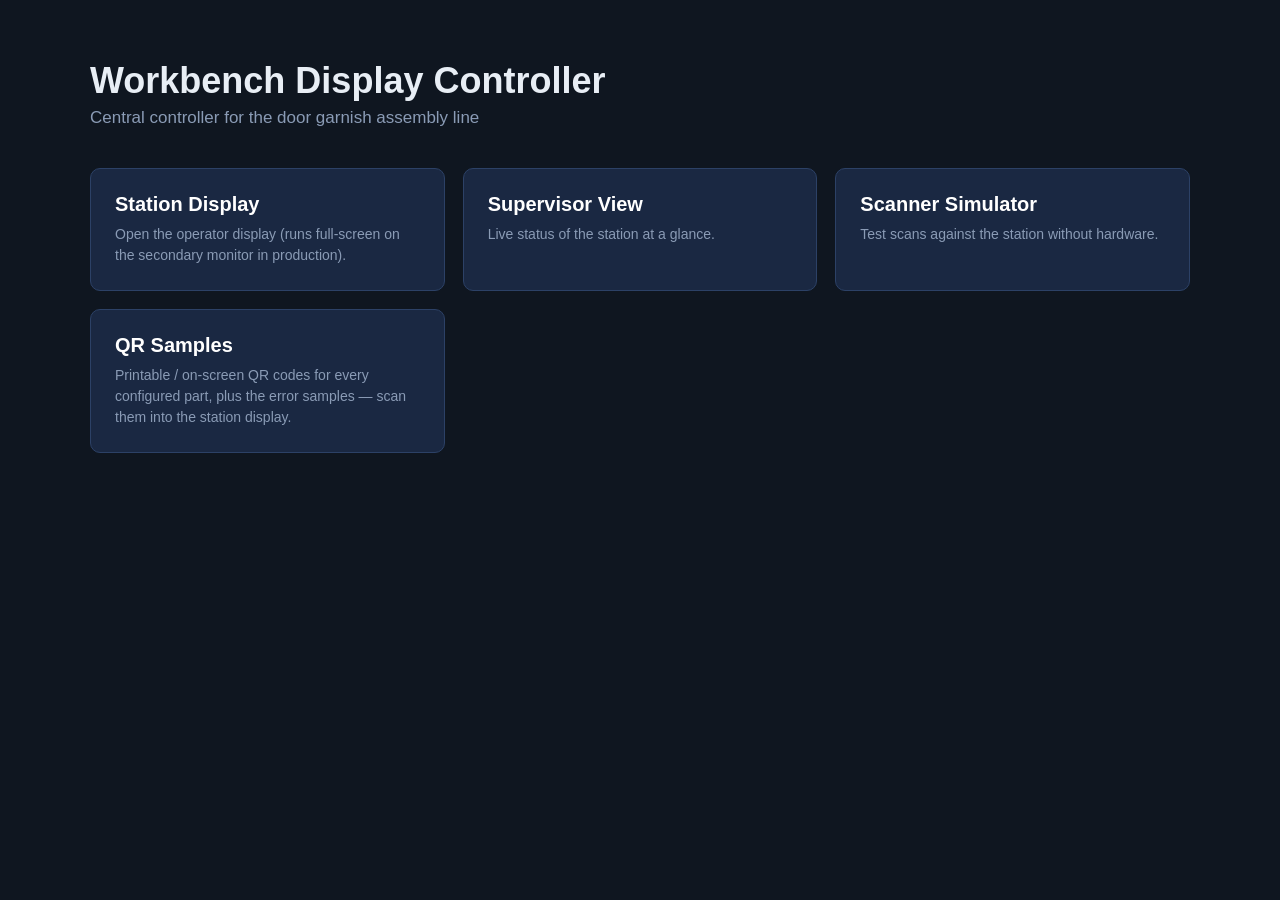
==== static/index.html @ f18d2bdf "Initial commit: multi-monitor pipeline base (forked from workbench-display) Seeds the shared foundat" ====
<!DOCTYPE html>
<html lang="en">
<head>
  <meta charset="UTF-8" />
  <title>Workbench Display Controller</title>
  <link rel="stylesheet" href="/static/style.css" />
</head>
<body class="page-index">
  <div class="index-wrap">
    <h1>Workbench Display Controller</h1>
    <p class="tagline">Central controller for the door garnish assembly line</p>

    <div class="index-grid">
      <a class="index-card" href="/station/WB-01">
        <h2>Station Display</h2>
        <p>Open the operator display (runs full-screen on the secondary monitor in production).</p>
      </a>
      <a class="index-card" href="/supervisor">
        <h2>Supervisor View</h2>
        <p>Live status of the station at a glance.</p>
      </a>
      <a class="index-card" href="/simulator">
        <h2>Scanner Simulator</h2>
        <p>Test scans against the station without hardware.</p>
      </a>
      <a class="index-card" href="/static/barcodes.html" target="_blank">
        <h2>QR Samples</h2>
        <p>Printable / on-screen QR codes for every configured part, plus the error samples — scan them into the station display.</p>
      </a>
    </div>
  </div>
</body>
</html>
---- static/style.css ----
/* ==========================================
   Reset + base
   ========================================== */
* { box-sizing: border-box; margin: 0; padding: 0; }

html, body {
  width: 100%;
  min-height: 100%;
  font-family: -apple-system, "Segoe UI", Roboto, "Helvetica Neue", Arial, sans-serif;
  background: #0f1620;
  color: #e8eef5;
  -webkit-font-smoothing: antialiased;
}

/* ==========================================
   Station display page (kiosk, full-screen)
   ========================================== */
body:not([class]) { overflow: hidden; user-select: none; cursor: none; }

.screen {
  position: fixed; inset: 0;
  display: none;
  align-items: center; justify-content: center;
  flex-direction: column;
}
.screen.active { display: flex; }

/* ---- idle ---- */
#screen-idle {
  background: radial-gradient(circle at center, #1a2842 0%, #0f1620 70%);
}
.idle-inner { text-align: center; color: #cfd8e3; }

.station-badge {
  display: inline-block;
  padding: 8px 18px;
  border: 1px solid #3a4c68;
  border-radius: 999px;
  color: #7ea0d6;
  font-size: 14px; font-weight: 600;
  letter-spacing: 3px;
  margin-bottom: 40px;
}
.station-badge span { color: #fff; }

.idle-icon { color: #4a6b9a; margin-bottom: 30px; opacity: 0.6; }

#screen-idle h1 {
  font-size: 56px; font-weight: 600; color: #fff;
  margin-bottom: 16px; letter-spacing: -1px;
}
.subtitle { font-size: 22px; color: #8a9bb5; margin-bottom: 60px; }

.pulse-dot {
  width: 14px; height: 14px; border-radius: 50%;
  background: #3fa9f5; margin: 0 auto;
  animation: pulse 1.6s ease-in-out infinite;
  box-shadow: 0 0 20px #3fa9f5;
}
@keyframes pulse {
  0%, 100% { opacity: 1; transform: scale(1); }
  50%      { opacity: 0.4; transform: scale(1.4); }
}

/* ---- display ---- */
#screen-display { background: #fff; color: #0f1620; }

.display-header {
  position: absolute; top: 0; left: 0; right: 0;
  padding: 16px 30px; background: #1f3a68; color: #fff;
  display: flex; align-items: center; gap: 30px; z-index: 10;
}
.part-code {
  font-size: 26px; font-weight: 700; letter-spacing: 1px;
  background: rgba(255,255,255,0.15);
  padding: 6px 16px; border-radius: 6px;
}
.part-desc { font-size: 20px; color: #cfd8e3; flex: 1; }
.station-tag { font-size: 15px; color: #8fb0e0; letter-spacing: 2px; }

.image-wrap {
  width: 100%; height: 100%;
  padding: 80px 40px 60px 40px;
  display: flex; align-items: center; justify-content: center;
  background: #f4f6fa;
}
#specImage {
  max-width: 100%; max-height: 100%;
  object-fit: contain;
  box-shadow: 0 4px 20px rgba(0,0,0,0.1);
}

.footer-hint {
  position: absolute; bottom: 0; left: 0; right: 0;
  padding: 12px; text-align: center;
  background: #eef1f6; color: #5a6b85;
  font-size: 16px; letter-spacing: 1px;
}

/* ---- error ---- */
#screen-error {
  background: radial-gradient(circle at center, #6d1a1a 0%, #3d0f0f 80%);
  animation: errorFlash 0.6s ease-out;
}
@keyframes errorFlash {
  0%   { background: #ff2020; }
  100% { background: radial-gradient(circle at center, #6d1a1a 0%, #3d0f0f 80%); }
}
.error-inner { text-align: center; color: #fff; }
.error-icon {
  width: 140px; height: 140px; border-radius: 50%;
  background: #ff3838; color: #fff;
  font-size: 96px; font-weight: 900; line-height: 140px;
  margin: 0 auto 40px auto;
  box-shadow: 0 0 60px rgba(255, 56, 56, 0.6);
}
#screen-error h1 { font-size: 60px; font-weight: 700; margin-bottom: 20px; }
.error-detail { font-size: 26px; color: #ffcccc; margin-bottom: 30px; font-family: 'Courier New', monospace; }
.error-hint { font-size: 20px; color: #ffe6e6; opacity: 0.9; }

/* ---- complete ---- */
#screen-complete {
  background: radial-gradient(circle at center, #1c6b3a 0%, #0e3b1f 80%);
  animation: completeFlash 0.6s ease-out;
}
@keyframes completeFlash {
  0%   { background: #2ea658; }
  100% { background: radial-gradient(circle at center, #1c6b3a 0%, #0e3b1f 80%); }
}
.complete-inner { text-align: center; color: #fff; }
.check-circle {
  width: 200px; height: 200px; border-radius: 50%;
  background: rgba(255,255,255,0.15);
  color: #7ee39c; margin: 0 auto 30px auto;
  display: flex; align-items: center; justify-content: center;
  box-shadow: 0 0 60px rgba(126, 227, 156, 0.35);
  animation: checkPop 0.5s ease-out;
}
@keyframes checkPop {
  0% { transform: scale(0.4); opacity: 0; }
  100% { transform: scale(1); opacity: 1; }
}
#screen-complete h1 { font-size: 66px; font-weight: 700; margin-bottom: 20px; letter-spacing: -1px; }
.complete-detail { font-size: 24px; color: #cfe9d8; }

/* ==========================================
   Landing / index page
   ========================================== */
.page-index { overflow: auto; padding: 60px 40px; }
.index-wrap { max-width: 1100px; margin: 0 auto; }
.page-index h1 { font-size: 36px; margin-bottom: 6px; }
.tagline { color: #8a9bb5; margin-bottom: 40px; font-size: 17px; }

.index-grid {
  display: grid;
  grid-template-columns: repeat(auto-fit, minmax(280px, 1fr));
  gap: 18px;
}
.index-card {
  display: block;
  padding: 24px;
  background: #1a2842;
  border: 1px solid #2c4166;
  border-radius: 10px;
  color: inherit; text-decoration: none;
  transition: transform 0.1s ease, border-color 0.15s ease;
}
.index-card:hover {
  border-color: #4a76b8; transform: translateY(-2px);
}
.index-card h2 { font-size: 20px; color: #fff; margin-bottom: 8px; }
.index-card p { color: #8a9bb5; font-size: 14px; line-height: 1.5; }

/* ==========================================
   Simulator page
   ========================================== */
.page-sim { overflow: auto; padding: 40px 30px; }
.sim-wrap { max-width: 1200px; margin: 0 auto; }

.sim-header h1 { font-size: 30px; margin-bottom: 8px; }
.sim-header p { color: #8a9bb5; margin-bottom: 24px; font-size: 15px; }

.sim-quick {
  display: flex; flex-wrap: wrap; align-items: center; gap: 10px;
  padding: 16px 18px; background: #1a2842;
  border: 1px solid #2c4166; border-radius: 10px;
  margin-bottom: 24px;
}
.sim-label { color: #8a9bb5; font-size: 14px; margin-right: 6px; }
.sim-quick button {
  padding: 8px 14px; border: 1px solid #3a4c68;
  background: #223256; color: #e8eef5;
  border-radius: 6px; font-family: 'Courier New', monospace;
  font-size: 13px; cursor: pointer;
  transition: all 0.15s;
}
.sim-quick button:hover { background: #2c4166; border-color: #4a76b8; }
.sim-quick button.selected { background: #1f6bcc; border-color: #4a95e5; color: #fff; }
.sim-quick button.danger { border-color: #6d3a3a; color: #ffb0b0; }
.sim-quick button.danger:hover { background: #4d2020; }

.sim-grid {
  display: grid;
  grid-template-columns: repeat(auto-fit, minmax(280px, 1fr));
  gap: 16px;
  margin-bottom: 30px;
}
.sim-card {
  padding: 22px;
  background: #1a2842;
  border: 1px solid #2c4166;
  border-radius: 10px;
}
.sim-card h3 { font-size: 18px; color: #fff; margin-bottom: 2px; }
.sim-id { color: #7ea0d6; font-size: 12px; letter-spacing: 2px; margin-bottom: 16px; }
.sim-input-row { display: flex; gap: 8px; margin-bottom: 12px; }
.sim-input-row input {
  flex: 1; padding: 8px 12px;
  background: #0f1620; border: 1px solid #3a4c68;
  color: #e8eef5; border-radius: 6px; font-size: 13px;
  font-family: 'Courier New', monospace;
}
.sim-input-row input:focus { outline: none; border-color: #4a76b8; }
.sim-input-row button {
  padding: 8px 18px; background: #1f6bcc;
  color: #fff; border: none; border-radius: 6px;
  font-weight: 600; cursor: pointer;
}
.sim-input-row button:hover { background: #2a7ee5; }
.sim-actions { display: flex; justify-content: flex-end; }
.sim-link {
  color: #7ea0d6; font-size: 13px; text-decoration: none;
}
.sim-link:hover { color: #a0c0f0; }

.sim-console {
  padding: 20px;
  background: #0a0f18;
  border: 1px solid #2c4166;
  border-radius: 10px;
}
.sim-console h3 { font-size: 15px; color: #8a9bb5; margin-bottom: 12px; letter-spacing: 1px; text-transform: uppercase; }
#log {
  font-family: 'Courier New', monospace;
  font-size: 13px; line-height: 1.7;
  max-height: 260px; overflow-y: auto;
}
.log-line { color: #8a9bb5; }
.log-line.ok { color: #7ee39c; }
.log-line.err { color: #ff9090; }

/* ==========================================
   Supervisor page
   ========================================== */
.page-super { overflow: auto; padding: 30px; }
.super-wrap { max-width: 1400px; margin: 0 auto; }
.super-header {
  display: flex; justify-content: space-between; align-items: baseline;
  margin-bottom: 30px;
}
.super-header h1 { font-size: 26px; }
.super-time {
  font-family: 'Courier New', monospace;
  font-size: 32px; color: #7ea0d6;
  letter-spacing: 2px;
}

.super-grid {
  display: grid;
  grid-template-columns: repeat(auto-fit, minmax(300px, 1fr));
  gap: 20px;
}
.super-card {
  padding: 24px;
  background: #1a2842;
  border: 2px solid #2c4166;
  border-radius: 12px;
  transition: all 0.2s ease;
}
.super-card.display { border-color: #1f6bcc; background: #1a2f52; }
.super-card.complete { border-color: #2ea658; background: #1a3a26; animation: superFlash 0.5s ease-out; }
@keyframes superFlash { 0% { background: #2ea658; } 100% { background: #1a3a26; } }

.super-card-header {
  display: flex; justify-content: space-between; align-items: center;
  margin-bottom: 12px;
}
.super-station-id {
  font-size: 12px; color: #7ea0d6; letter-spacing: 2px;
}
.super-state-badge {
  font-size: 11px; padding: 3px 10px; border-radius: 999px;
  background: rgba(126, 160, 214, 0.2); color: #7ea0d6;
  letter-spacing: 1.5px; font-weight: 700;
}
.super-card.display .super-state-badge { background: rgba(31, 107, 204, 0.4); color: #a0c8f5; }
.super-card.complete .super-state-badge { background: rgba(46, 166, 88, 0.4); color: #a0e5be; }

.super-card h3 { font-size: 18px; color: #fff; margin-bottom: 16px; font-weight: 500; }
.super-part {
  font-family: 'Courier New', monospace;
  font-size: 28px; font-weight: 700; color: #fff;
  margin-bottom: 8px; letter-spacing: 1px;
}
.super-desc { color: #8a9bb5; font-size: 14px; margin-bottom: 20px; min-height: 20px; }
.super-timer {
  color: #7ea0d6; font-size: 13px; font-family: 'Courier New', monospace;
  min-height: 18px;
}
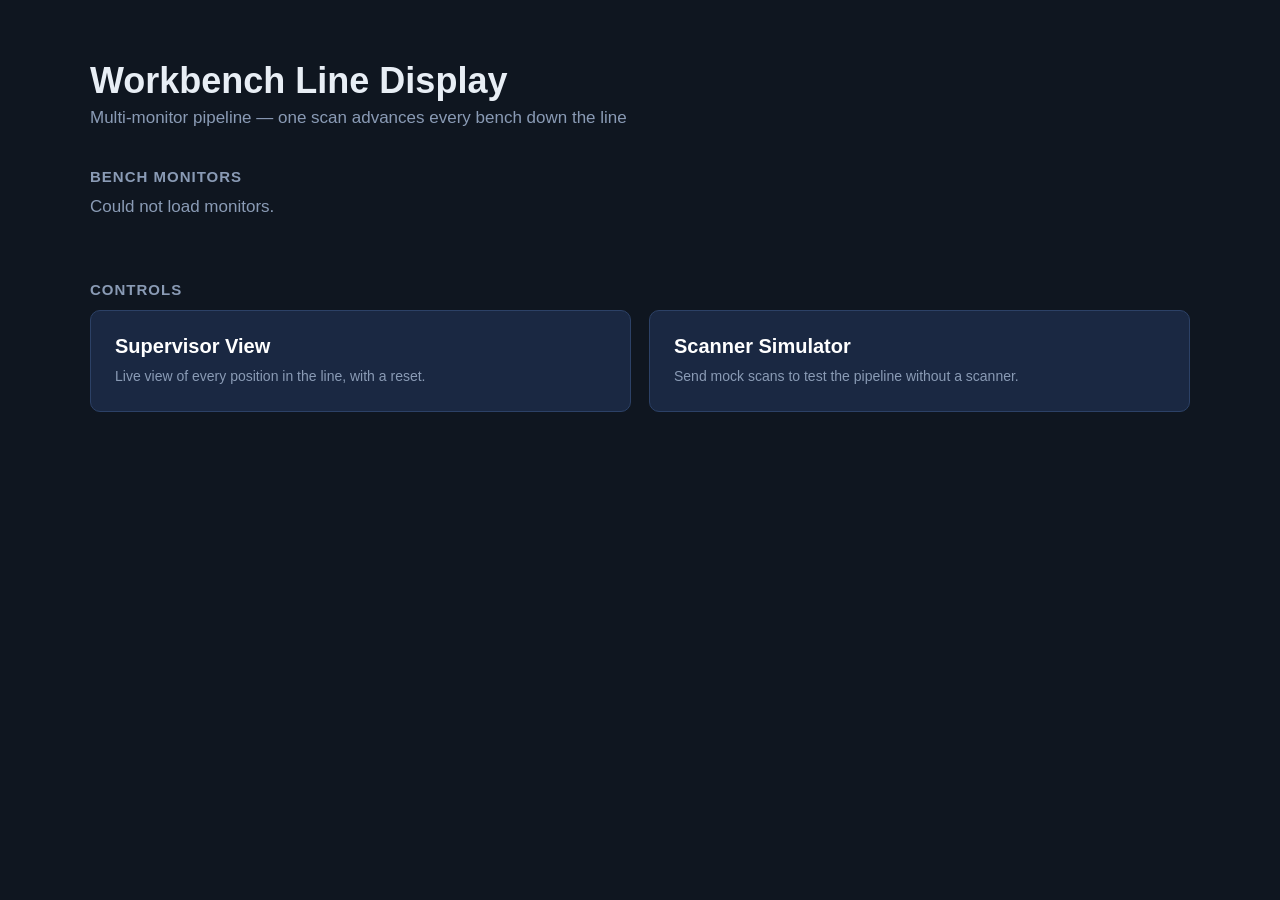
==== commit 4da8538b: "Scan-advanced pipeline: configurable displays + per-part steps Core model is a shift register across" ====
--- a/static/index.html
+++ b/static/index.html
@@ -2,32 +2,44 @@
 <html lang="en">
 <head>
   <meta charset="UTF-8" />
-  <title>Workbench Display Controller</title>
+  <title>Workbench Line Display</title>
   <link rel="stylesheet" href="/static/style.css" />
 </head>
 <body class="page-index">
   <div class="index-wrap">
-    <h1>Workbench Display Controller</h1>
-    <p class="tagline">Central controller for the door garnish assembly line</p>
+    <h1>Workbench Line Display</h1>
+    <p class="tagline">Multi-monitor pipeline — one scan advances every bench down the line</p>
 
+    <h2 class="index-section">Bench monitors</h2>
+    <div class="index-grid" id="displayGrid"></div>
+
+    <h2 class="index-section">Controls</h2>
     <div class="index-grid">
-      <a class="index-card" href="/station/WB-01">
-        <h2>Station Display</h2>
-        <p>Open the operator display (runs full-screen on the secondary monitor in production).</p>
-      </a>
       <a class="index-card" href="/supervisor">
         <h2>Supervisor View</h2>
-        <p>Live status of the station at a glance.</p>
+        <p>Live view of every position in the line, with a reset.</p>
       </a>
       <a class="index-card" href="/simulator">
         <h2>Scanner Simulator</h2>
-        <p>Test scans against the station without hardware.</p>
-      </a>
-      <a class="index-card" href="/static/barcodes.html" target="_blank">
-        <h2>QR Samples</h2>
-        <p>Printable / on-screen QR codes for every configured part, plus the error samples — scan them into the station display.</p>
+        <p>Send mock scans to test the pipeline without a scanner.</p>
       </a>
     </div>
   </div>
+
+  <script>
+    fetch('/api/config').then(r => r.json()).then(cfg => {
+      const grid = document.getElementById('displayGrid');
+      (cfg.displays || []).forEach((d, i) => {
+        const a = document.createElement('a');
+        a.className = 'index-card';
+        a.href = '/display/' + encodeURIComponent(d.id);
+        a.target = '_blank';
+        a.innerHTML = `<h2>${d.name}</h2><p>Full-screen on bench ${i + 1}'s monitor. ${i === 0 ? 'Entry bench — the scanner lives here.' : 'Shows its step as products arrive.'}</p><p class="index-id">${d.id}</p>`;
+        grid.appendChild(a);
+      });
+    }).catch(() => {
+      document.getElementById('displayGrid').innerHTML = '<p class="tagline">Could not load monitors.</p>';
+    });
+  </script>
 </body>
 </html>
--- a/static/style.css
+++ b/static/style.css
@@ -307,3 +307,42 @@
   color: #7ea0d6; font-size: 13px; font-family: 'Courier New', monospace;
   min-height: 18px;
 }
+
+/* ==========================================
+   Pipeline additions (multi-monitor)
+   ========================================== */
+.idle-name { font-size: 22px; color: #9fb6d6; margin-bottom: 26px; letter-spacing: 1px; }
+.step-badge {
+  font-size: 15px; font-weight: 700; letter-spacing: 2px;
+  background: #10345f; color: #a0c8f5; padding: 6px 14px; border-radius: 6px;
+}
+
+/* supervisor: line banner + position cards + reset */
+.line-banner {
+  display: flex; justify-content: space-between; align-items: center;
+  gap: 20px; padding: 16px 22px; border-radius: 12px;
+  border: 2px solid #2c4166; background: #1a2842; margin-bottom: 22px;
+}
+.line-banner.running { border-color: #1f6bcc; background: #16305a; }
+.line-state { font-size: 13px; font-weight: 800; letter-spacing: 2px; padding: 5px 12px; border-radius: 999px; background: rgba(126,160,214,0.2); color: #9fb6d6; }
+.line-banner.running .line-state { background: rgba(31,107,204,0.5); color: #cfe2ff; }
+.line-count { color: #9fb6d6; font-size: 14px; font-family: 'Courier New', monospace; }
+.reset-btn { padding: 9px 16px; border-radius: 8px; border: 1px solid #6d3a3a; background: #3a1e1e; color: #ffb0b0; font-weight: 600; cursor: pointer; }
+.reset-btn:hover { background: #5a2a2a; border-color: #a05050; }
+.pos-arrow { color: #5f6b85; font-size: 22px; align-self: center; }
+.super-card.display .super-step { color: #a0c8f5; font-family: 'Courier New', monospace; font-size: 13px; }
+
+/* index + simulator pipeline extras */
+.index-section { font-size: 15px; color: #8a9bb5; margin: 24px 0 12px; letter-spacing: 1px; text-transform: uppercase; }
+.index-id { font-family: 'Courier New', monospace; color: #7ea0d6; font-size: 12px; margin-top: 8px; letter-spacing: 2px; }
+#partButtons { display: inline-flex; flex-wrap: wrap; gap: 10px; }
+#partButtons button {
+  padding: 8px 14px; border: 1px solid #3a4c68; background: #223256; color: #e8eef5;
+  border-radius: 6px; font-family: 'Courier New', monospace; font-size: 13px; cursor: pointer;
+}
+#partButtons button:hover { background: #2c4166; border-color: #4a76b8; }
+.sim-actions { gap: 16px; }
+.sim-line { padding: 18px 20px; background: #0f1f38; border: 1px solid #2c4166; border-radius: 10px; margin: 24px 0; }
+.sim-line-head { display: flex; justify-content: space-between; align-items: center; margin-bottom: 10px; }
+.sim-line-head span { font-size: 13px; font-weight: 800; letter-spacing: 2px; color: #9fb6d6; }
+.sim-line-body { font-family: 'Courier New', monospace; font-size: 15px; color: #cfe2ff; }
